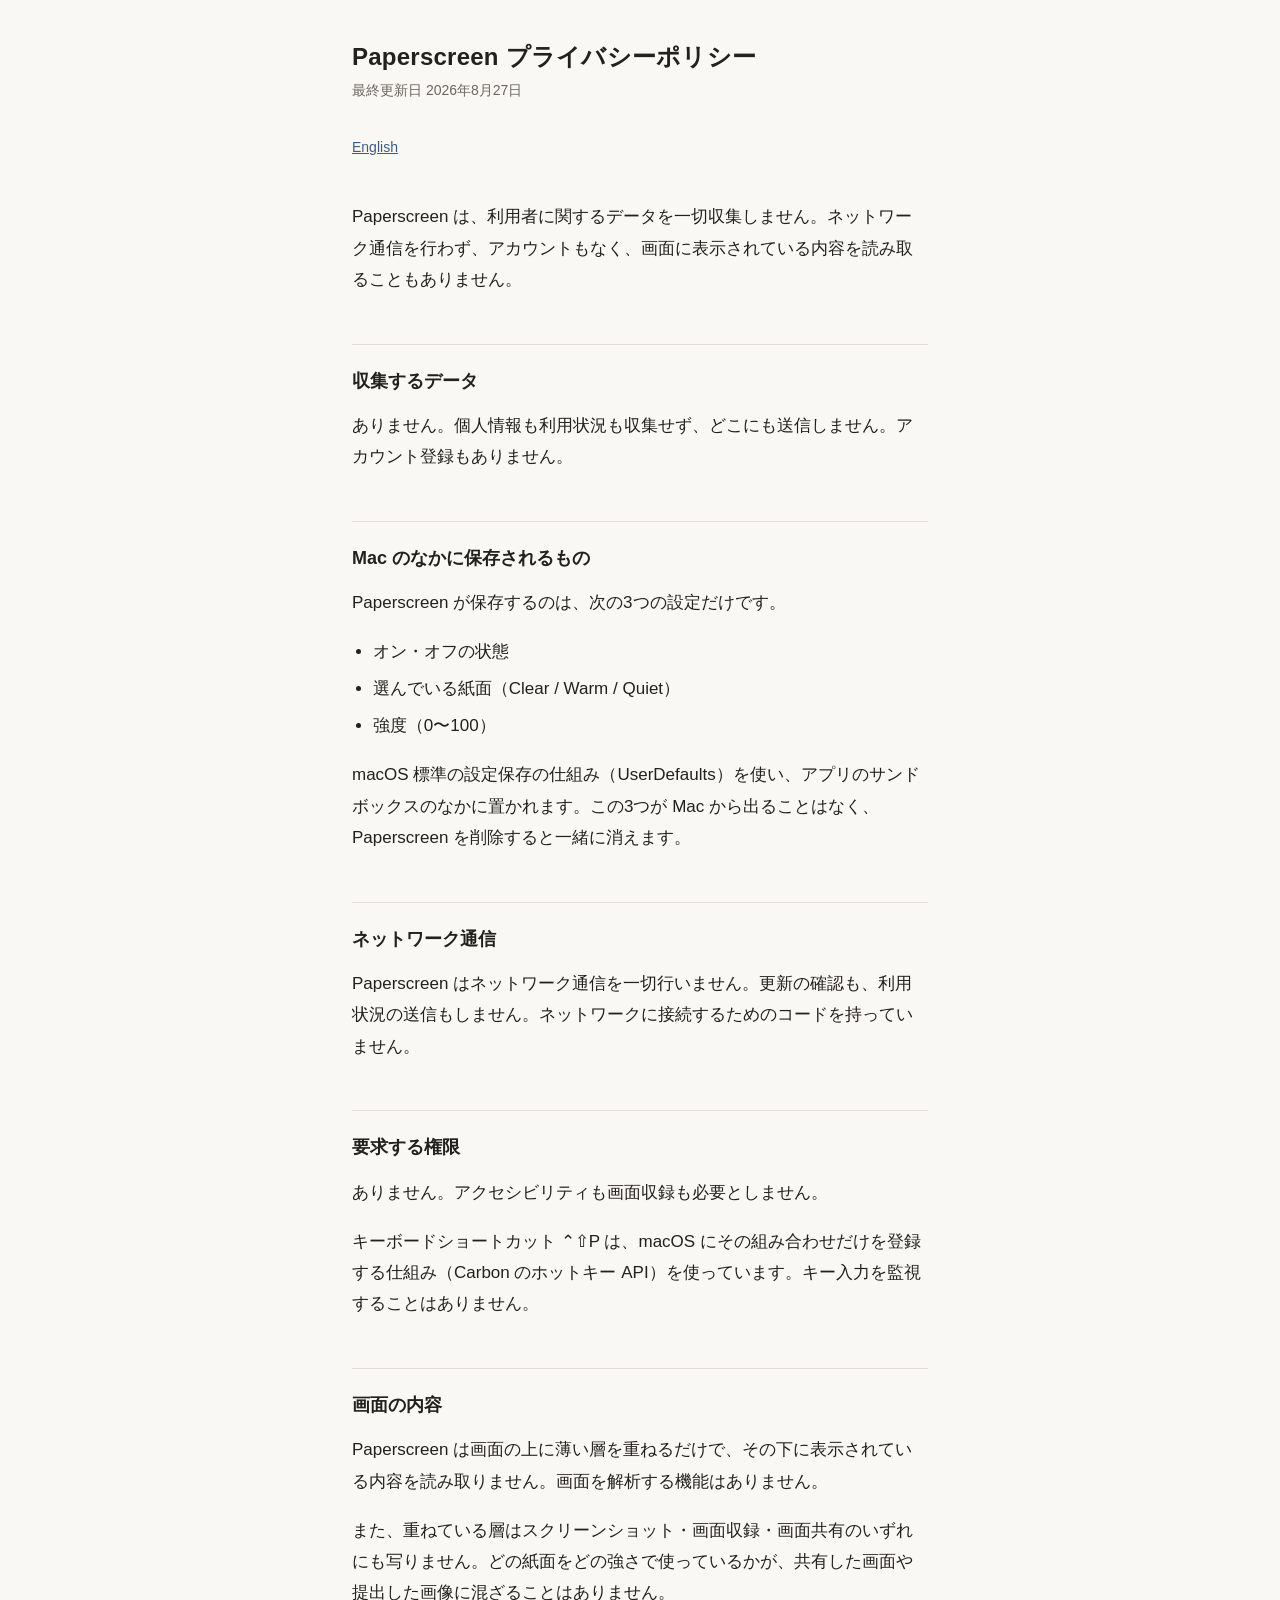
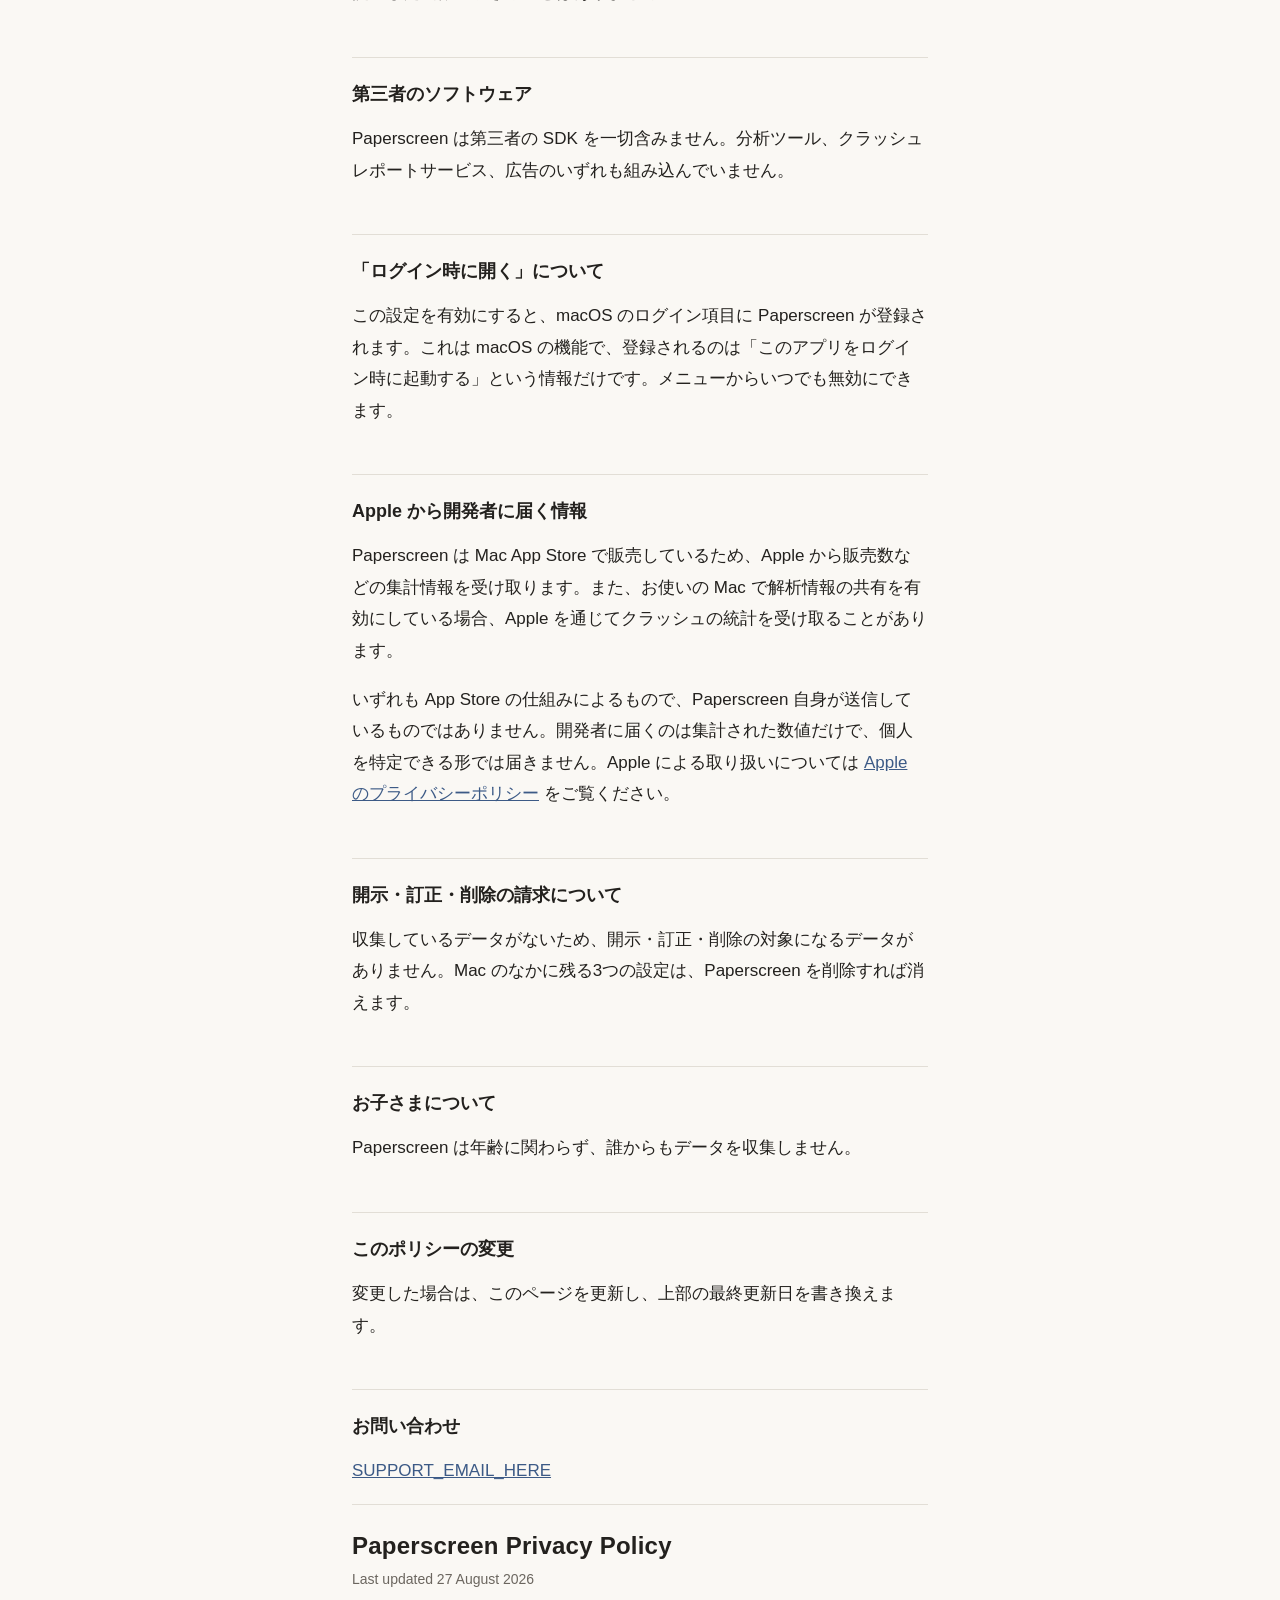
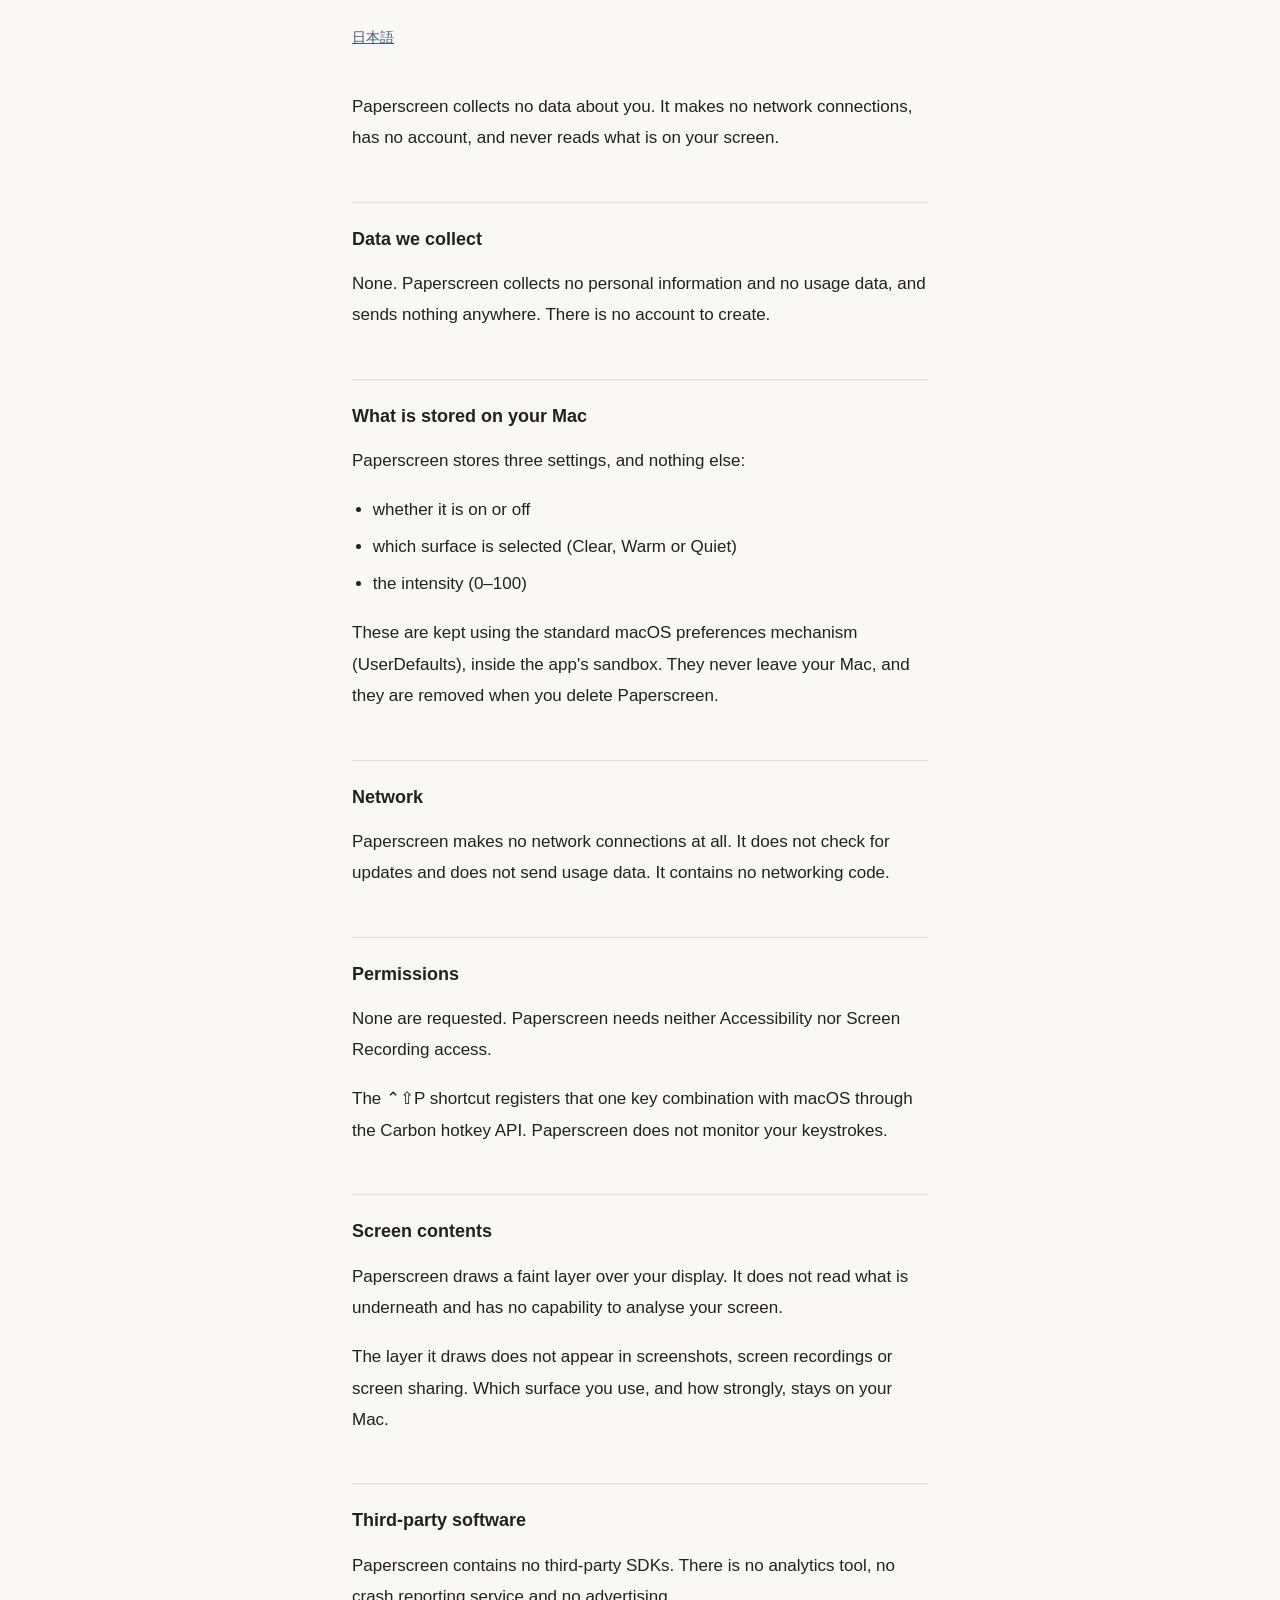
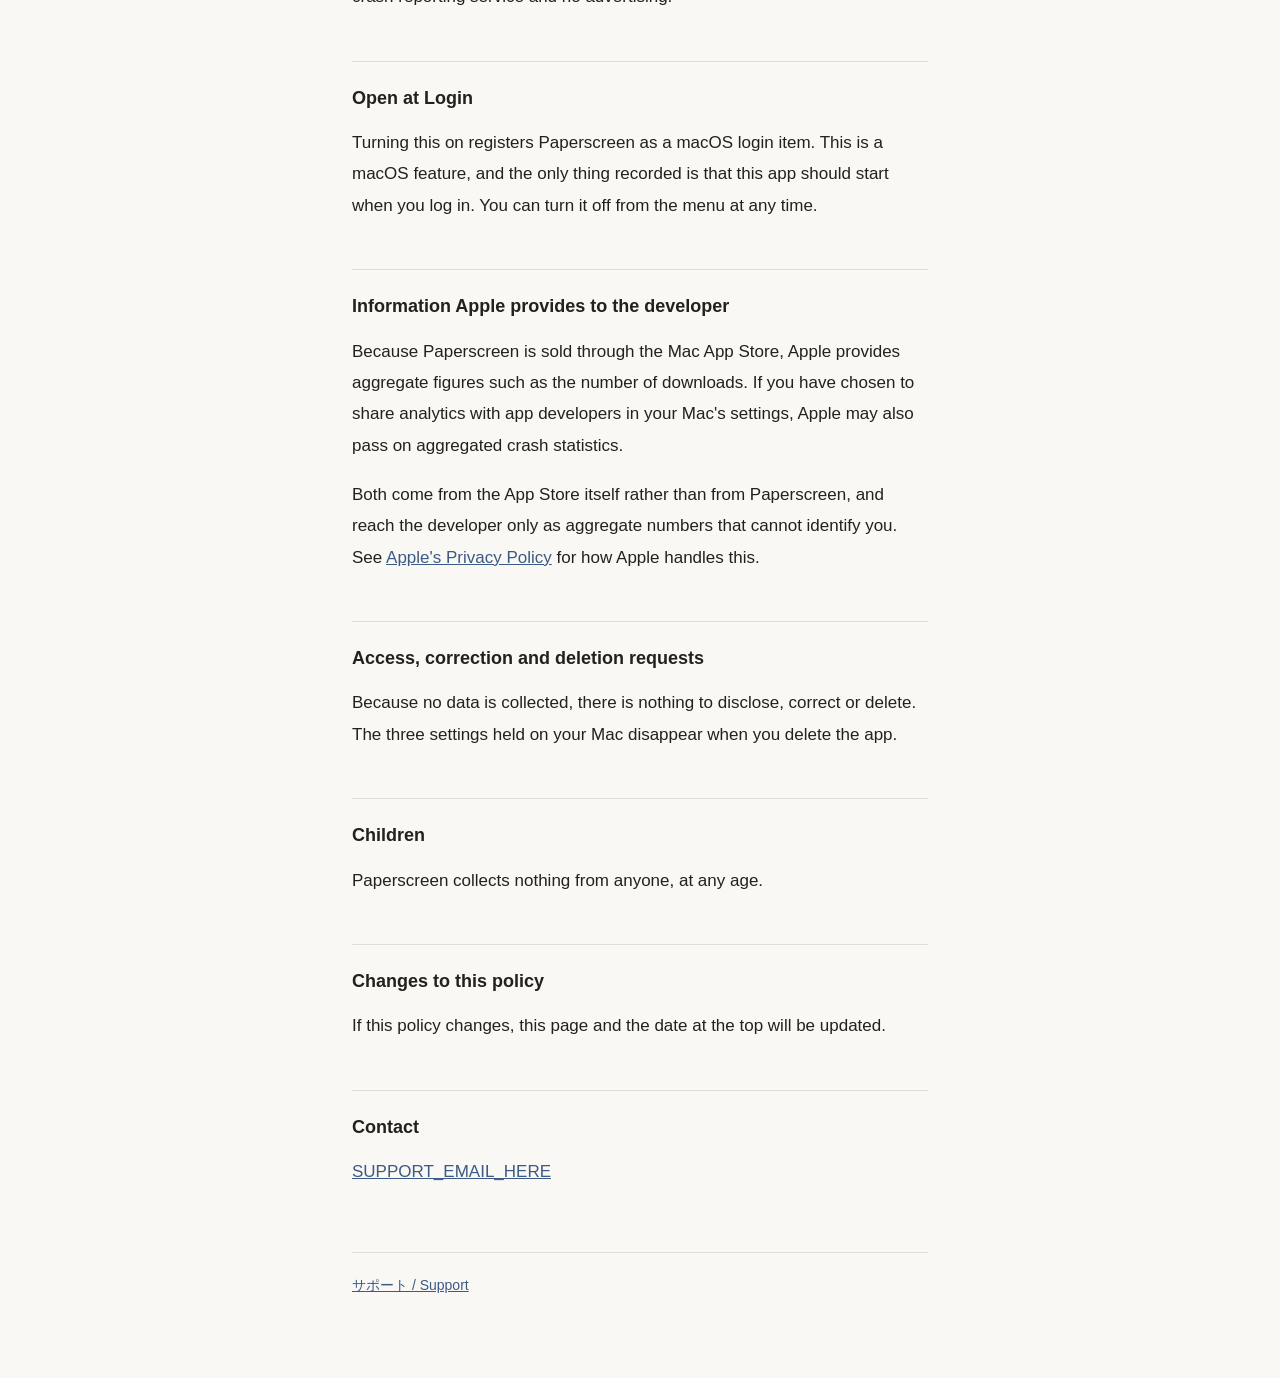
==== privacy/index.html @ 29a0ec9b "Add the privacy policy and support pages App Store Connect requires a reachable Privacy Policy URL a" ====
<!DOCTYPE html>
<html lang="ja">
<head>
<meta charset="utf-8">
<meta name="viewport" content="width=device-width, initial-scale=1">
<title>プライバシーポリシー — Paperscreen</title>
<meta name="description" content="Paperscreen は利用者に関するデータを一切収集しません。">
<link rel="icon" href="../icon.svg" type="image/svg+xml">
<link rel="stylesheet" href="../style.css">
</head>
<body>
<main>

<section lang="ja">
<h1>Paperscreen プライバシーポリシー</h1>
<p class="updated">最終更新日 2026年8月27日</p>
<p class="langs"><a href="#en">English</a></p>

<p class="lead">Paperscreen は、利用者に関するデータを一切収集しません。ネットワーク通信を行わず、アカウントもなく、画面に表示されている内容を読み取ることもありません。</p>

<h2>収集するデータ</h2>
<p>ありません。個人情報も利用状況も収集せず、どこにも送信しません。アカウント登録もありません。</p>

<h2>Mac のなかに保存されるもの</h2>
<p>Paperscreen が保存するのは、次の3つの設定だけです。</p>
<ul>
  <li>オン・オフの状態</li>
  <li>選んでいる紙面（Clear / Warm / Quiet）</li>
  <li>強度（0〜100）</li>
</ul>
<p>macOS 標準の設定保存の仕組み（UserDefaults）を使い、アプリのサンドボックスのなかに置かれます。この3つが Mac から出ることはなく、Paperscreen を削除すると一緒に消えます。</p>

<h2>ネットワーク通信</h2>
<p>Paperscreen はネットワーク通信を一切行いません。更新の確認も、利用状況の送信もしません。ネットワークに接続するためのコードを持っていません。</p>

<h2>要求する権限</h2>
<p>ありません。アクセシビリティも画面収録も必要としません。</p>
<p>キーボードショートカット ⌃⇧P は、macOS にその組み合わせだけを登録する仕組み（Carbon のホットキー API）を使っています。キー入力を監視することはありません。</p>

<h2>画面の内容</h2>
<p>Paperscreen は画面の上に薄い層を重ねるだけで、その下に表示されている内容を読み取りません。画面を解析する機能はありません。</p>
<p>また、重ねている層はスクリーンショット・画面収録・画面共有のいずれにも写りません。どの紙面をどの強さで使っているかが、共有した画面や提出した画像に混ざることはありません。</p>

<h2>第三者のソフトウェア</h2>
<p>Paperscreen は第三者の SDK を一切含みません。分析ツール、クラッシュレポートサービス、広告のいずれも組み込んでいません。</p>

<h2>「ログイン時に開く」について</h2>
<p>この設定を有効にすると、macOS のログイン項目に Paperscreen が登録されます。これは macOS の機能で、登録されるのは「このアプリをログイン時に起動する」という情報だけです。メニューからいつでも無効にできます。</p>

<h2>Apple から開発者に届く情報</h2>
<p>Paperscreen は Mac App Store で販売しているため、Apple から販売数などの集計情報を受け取ります。また、お使いの Mac で解析情報の共有を有効にしている場合、Apple を通じてクラッシュの統計を受け取ることがあります。</p>
<p>いずれも App Store の仕組みによるもので、Paperscreen 自身が送信しているものではありません。開発者に届くのは集計された数値だけで、個人を特定できる形では届きません。Apple による取り扱いについては <a href="https://www.apple.com/legal/privacy/">Apple のプライバシーポリシー</a> をご覧ください。</p>

<h2>開示・訂正・削除の請求について</h2>
<p>収集しているデータがないため、開示・訂正・削除の対象になるデータがありません。Mac のなかに残る3つの設定は、Paperscreen を削除すれば消えます。</p>

<h2>お子さまについて</h2>
<p>Paperscreen は年齢に関わらず、誰からもデータを収集しません。</p>

<h2>このポリシーの変更</h2>
<p>変更した場合は、このページを更新し、上部の最終更新日を書き換えます。</p>

<h2>お問い合わせ</h2>
<p><a href="mailto:SUPPORT_EMAIL_HERE">SUPPORT_EMAIL_HERE</a></p>
</section>

<section lang="en" id="en">
<h1>Paperscreen Privacy Policy</h1>
<p class="updated">Last updated 27 August 2026</p>
<p class="langs"><a href="#top">日本語</a></p>

<p class="lead">Paperscreen collects no data about you. It makes no network connections, has no account, and never reads what is on your screen.</p>

<h2>Data we collect</h2>
<p>None. Paperscreen collects no personal information and no usage data, and sends nothing anywhere. There is no account to create.</p>

<h2>What is stored on your Mac</h2>
<p>Paperscreen stores three settings, and nothing else:</p>
<ul>
  <li>whether it is on or off</li>
  <li>which surface is selected (Clear, Warm or Quiet)</li>
  <li>the intensity (0–100)</li>
</ul>
<p>These are kept using the standard macOS preferences mechanism (UserDefaults), inside the app's sandbox. They never leave your Mac, and they are removed when you delete Paperscreen.</p>

<h2>Network</h2>
<p>Paperscreen makes no network connections at all. It does not check for updates and does not send usage data. It contains no networking code.</p>

<h2>Permissions</h2>
<p>None are requested. Paperscreen needs neither Accessibility nor Screen Recording access.</p>
<p>The ⌃⇧P shortcut registers that one key combination with macOS through the Carbon hotkey API. Paperscreen does not monitor your keystrokes.</p>

<h2>Screen contents</h2>
<p>Paperscreen draws a faint layer over your display. It does not read what is underneath and has no capability to analyse your screen.</p>
<p>The layer it draws does not appear in screenshots, screen recordings or screen sharing. Which surface you use, and how strongly, stays on your Mac.</p>

<h2>Third-party software</h2>
<p>Paperscreen contains no third-party SDKs. There is no analytics tool, no crash reporting service and no advertising.</p>

<h2>Open at Login</h2>
<p>Turning this on registers Paperscreen as a macOS login item. This is a macOS feature, and the only thing recorded is that this app should start when you log in. You can turn it off from the menu at any time.</p>

<h2>Information Apple provides to the developer</h2>
<p>Because Paperscreen is sold through the Mac App Store, Apple provides aggregate figures such as the number of downloads. If you have chosen to share analytics with app developers in your Mac's settings, Apple may also pass on aggregated crash statistics.</p>
<p>Both come from the App Store itself rather than from Paperscreen, and reach the developer only as aggregate numbers that cannot identify you. See <a href="https://www.apple.com/legal/privacy/">Apple's Privacy Policy</a> for how Apple handles this.</p>

<h2>Access, correction and deletion requests</h2>
<p>Because no data is collected, there is nothing to disclose, correct or delete. The three settings held on your Mac disappear when you delete the app.</p>

<h2>Children</h2>
<p>Paperscreen collects nothing from anyone, at any age.</p>

<h2>Changes to this policy</h2>
<p>If this policy changes, this page and the date at the top will be updated.</p>

<h2>Contact</h2>
<p><a href="mailto:SUPPORT_EMAIL_HERE">SUPPORT_EMAIL_HERE</a></p>
</section>

</main>

<footer>
<a href="../">サポート / Support</a>
</footer>
</body>
</html>
---- style.css ----
:root {
  --bg: #faf8f4;
  --fg: #23211e;
  --muted: #6b665f;
  --rule: #e2ded6;
  --link: #3c5a86;
  --card: #f3f0ea;
}

@media (prefers-color-scheme: dark) {
  :root {
    --bg: #1c1b19;
    --fg: #e6e2db;
    --muted: #9b958c;
    --rule: #35332f;
    --link: #9db8dd;
    --card: #252320;
  }
}

* {
  box-sizing: border-box;
}

html {
  -webkit-text-size-adjust: 100%;
}

body {
  margin: 0;
  padding: 2.5rem 1.25rem 5rem;
  background: var(--bg);
  color: var(--fg);
  font-family: -apple-system, BlinkMacSystemFont, "Hiragino Sans",
    "Hiragino Kaku Gothic ProN", "Noto Sans JP", "Helvetica Neue", Arial,
    sans-serif;
  font-size: 17px;
  line-height: 1.85;
  font-feature-settings: "palt";
  /* 長音符や小書き仮名が行頭に落ちるのを防ぐ。日本語の見出しで目に付く。 */
  line-break: strict;
}

main {
  max-width: 36rem;
  margin: 0 auto;
}

h1 {
  font-size: 1.5rem;
  line-height: 1.4;
  font-weight: 600;
  margin: 0 0 0.25rem;
  letter-spacing: 0.01em;
}

h2 {
  font-size: 1.125rem;
  font-weight: 600;
  margin: 3rem 0 0.75rem;
  padding-top: 1.25rem;
  border-top: 1px solid var(--rule);
}

h3 {
  font-size: 1rem;
  font-weight: 600;
  margin: 2rem 0 0.5rem;
}

p,
ul {
  margin: 0 0 1.1rem;
}

ul {
  padding-left: 1.3rem;
}

li {
  margin-bottom: 0.35rem;
}

a {
  color: var(--link);
}

a:hover {
  text-decoration: none;
}

.updated {
  color: var(--muted);
  font-size: 0.875rem;
  margin-bottom: 2rem;
}

.lead {
  font-size: 1.0625rem;
}

.langs {
  font-size: 0.875rem;
  color: var(--muted);
  margin-bottom: 2.5rem;
}

.langs a {
  margin-right: 0.75rem;
}

.contact {
  background: var(--card);
  border: 1px solid var(--rule);
  border-radius: 10px;
  padding: 1.25rem 1.5rem;
  margin: 0 0 2.5rem;
}

.contact p {
  margin: 0;
}

.contact .address {
  font-size: 1.1875rem;
  font-weight: 600;
  word-break: break-all;
}

.contact .note {
  color: var(--muted);
  font-size: 0.875rem;
  line-height: 1.7;
  margin-top: 0.5rem;
}

.note {
  color: var(--muted);
  font-size: 0.9375rem;
}

section[lang] > h1 {
  padding-top: 1.5rem;
  border-top: 1px solid var(--rule);
}

main > section[lang]:first-child > h1 {
  padding-top: 0;
  border-top: none;
}

/* The first heading inside a section already sits under a rule of its own. */
section[lang] > h2:first-child {
  margin-top: 0;
}

footer {
  max-width: 36rem;
  margin: 4rem auto 0;
  padding-top: 1.25rem;
  border-top: 1px solid var(--rule);
  color: var(--muted);
  font-size: 0.875rem;
}

footer a {
  margin-right: 0.75rem;
}
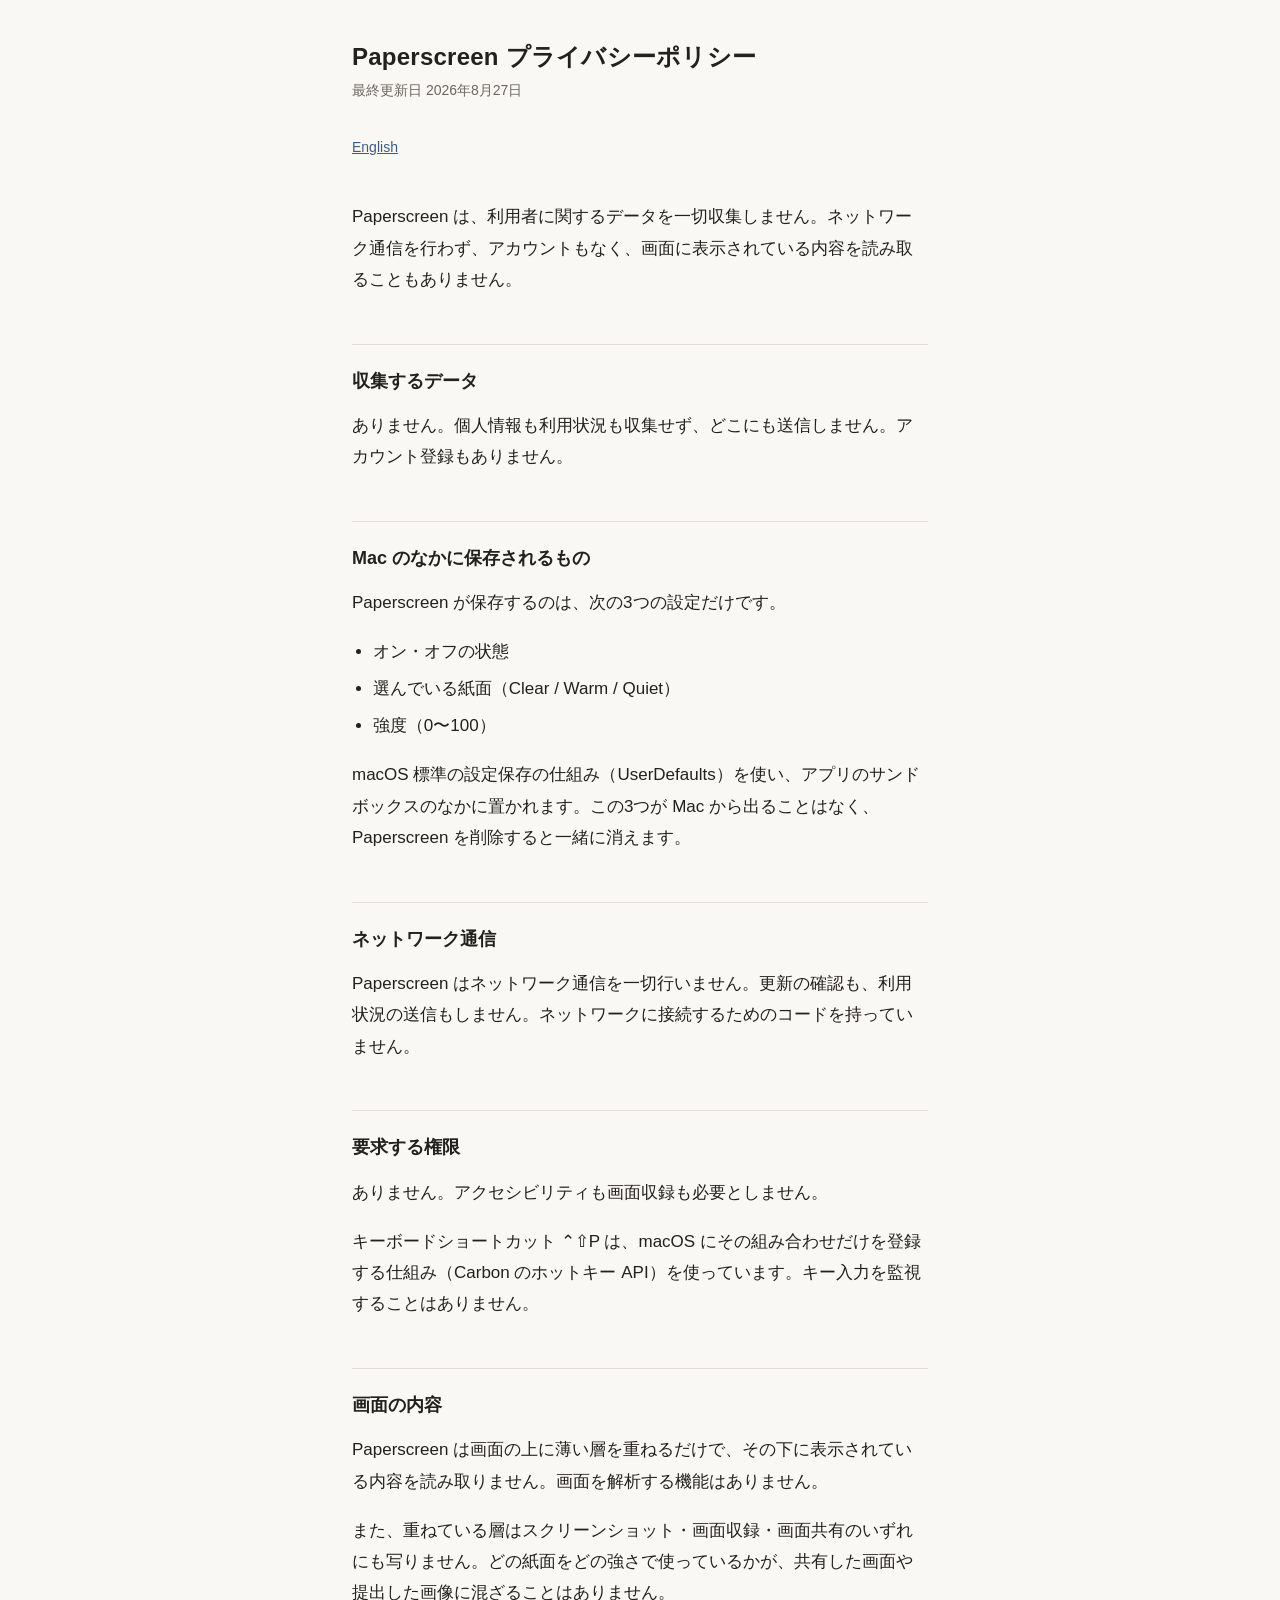
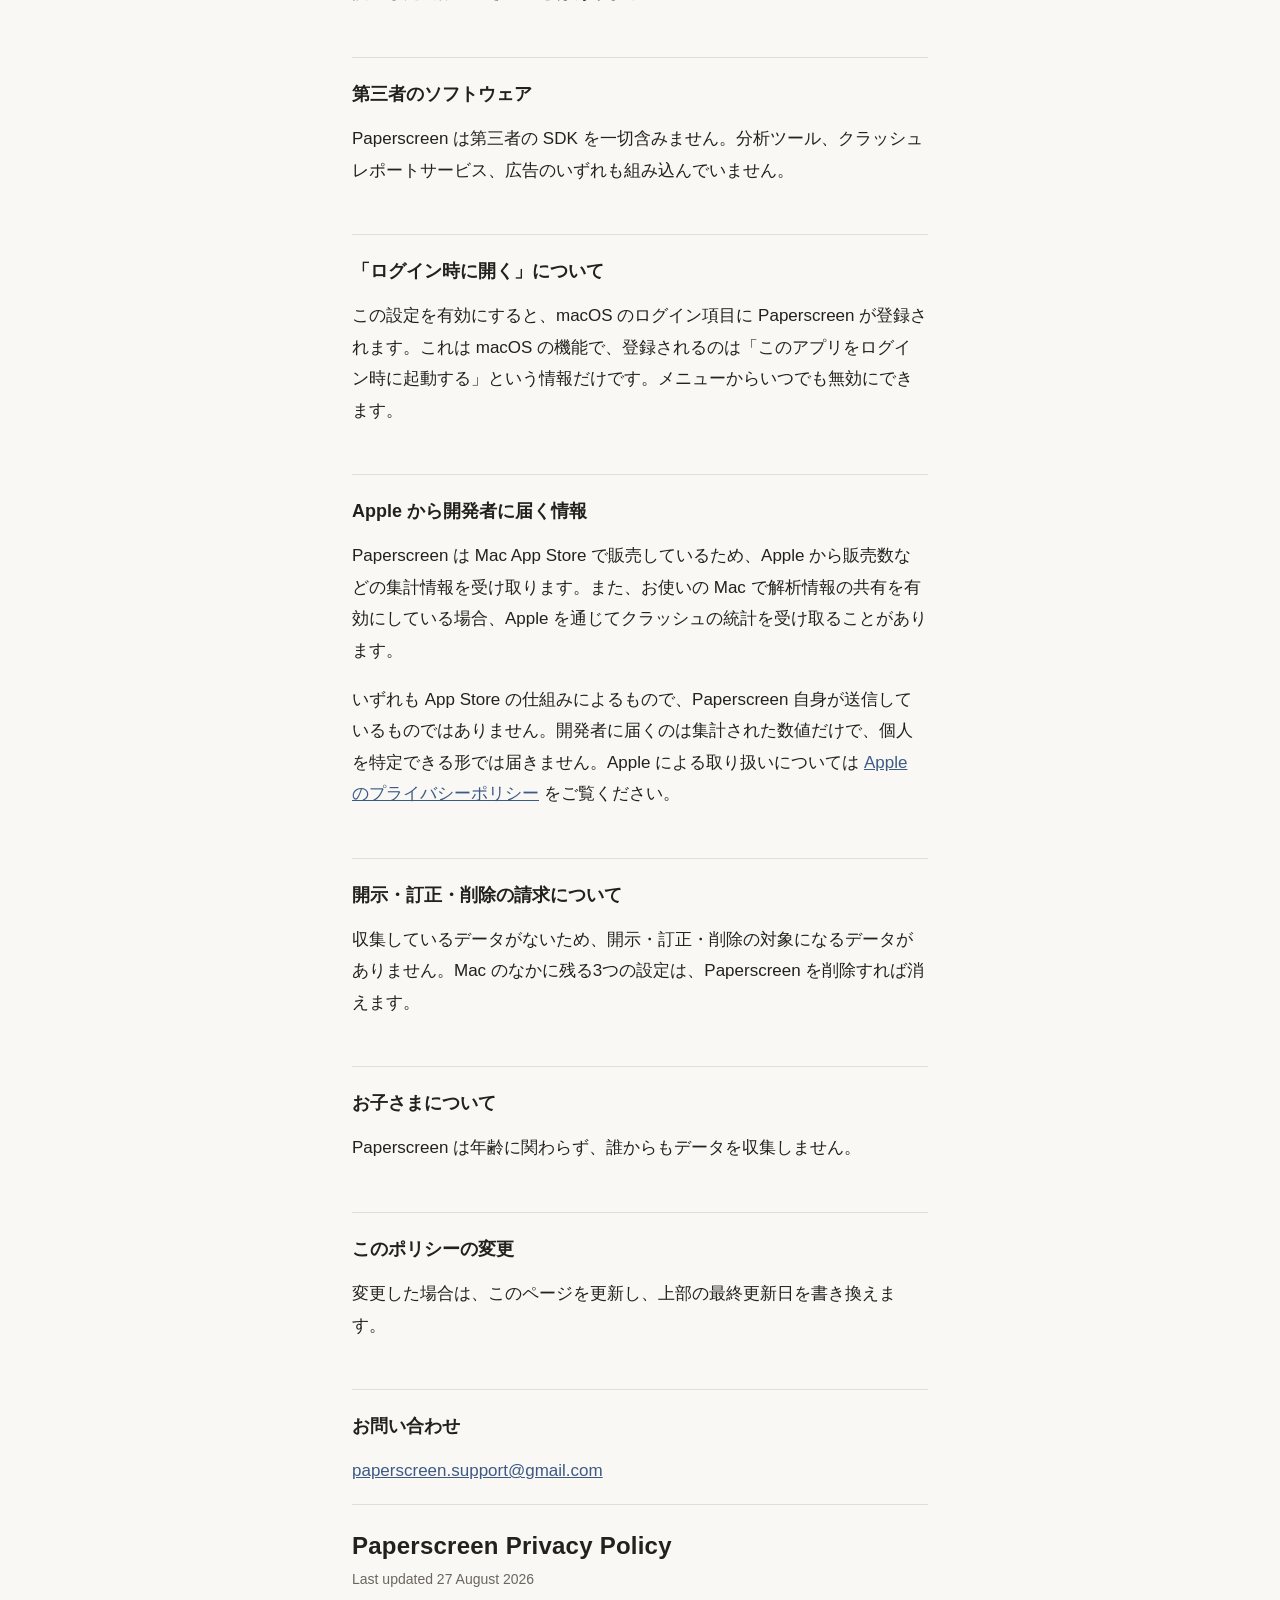
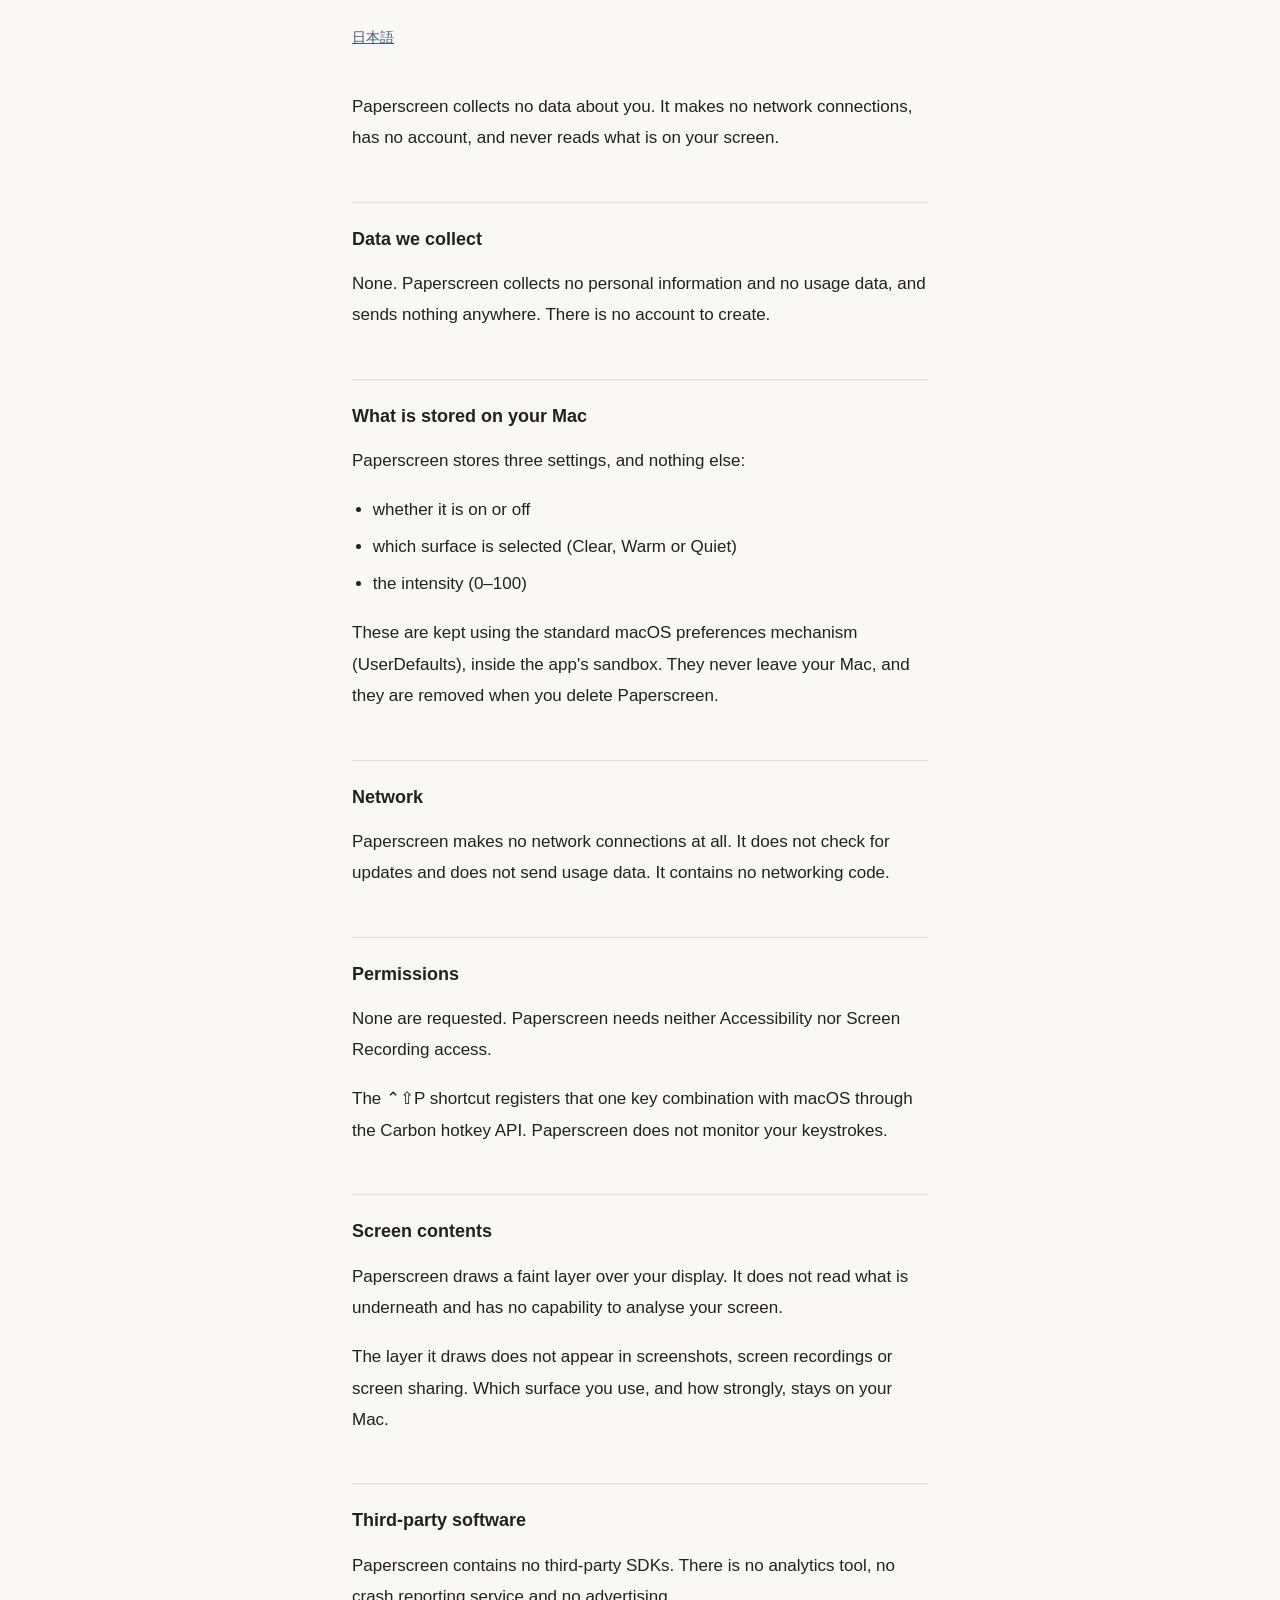
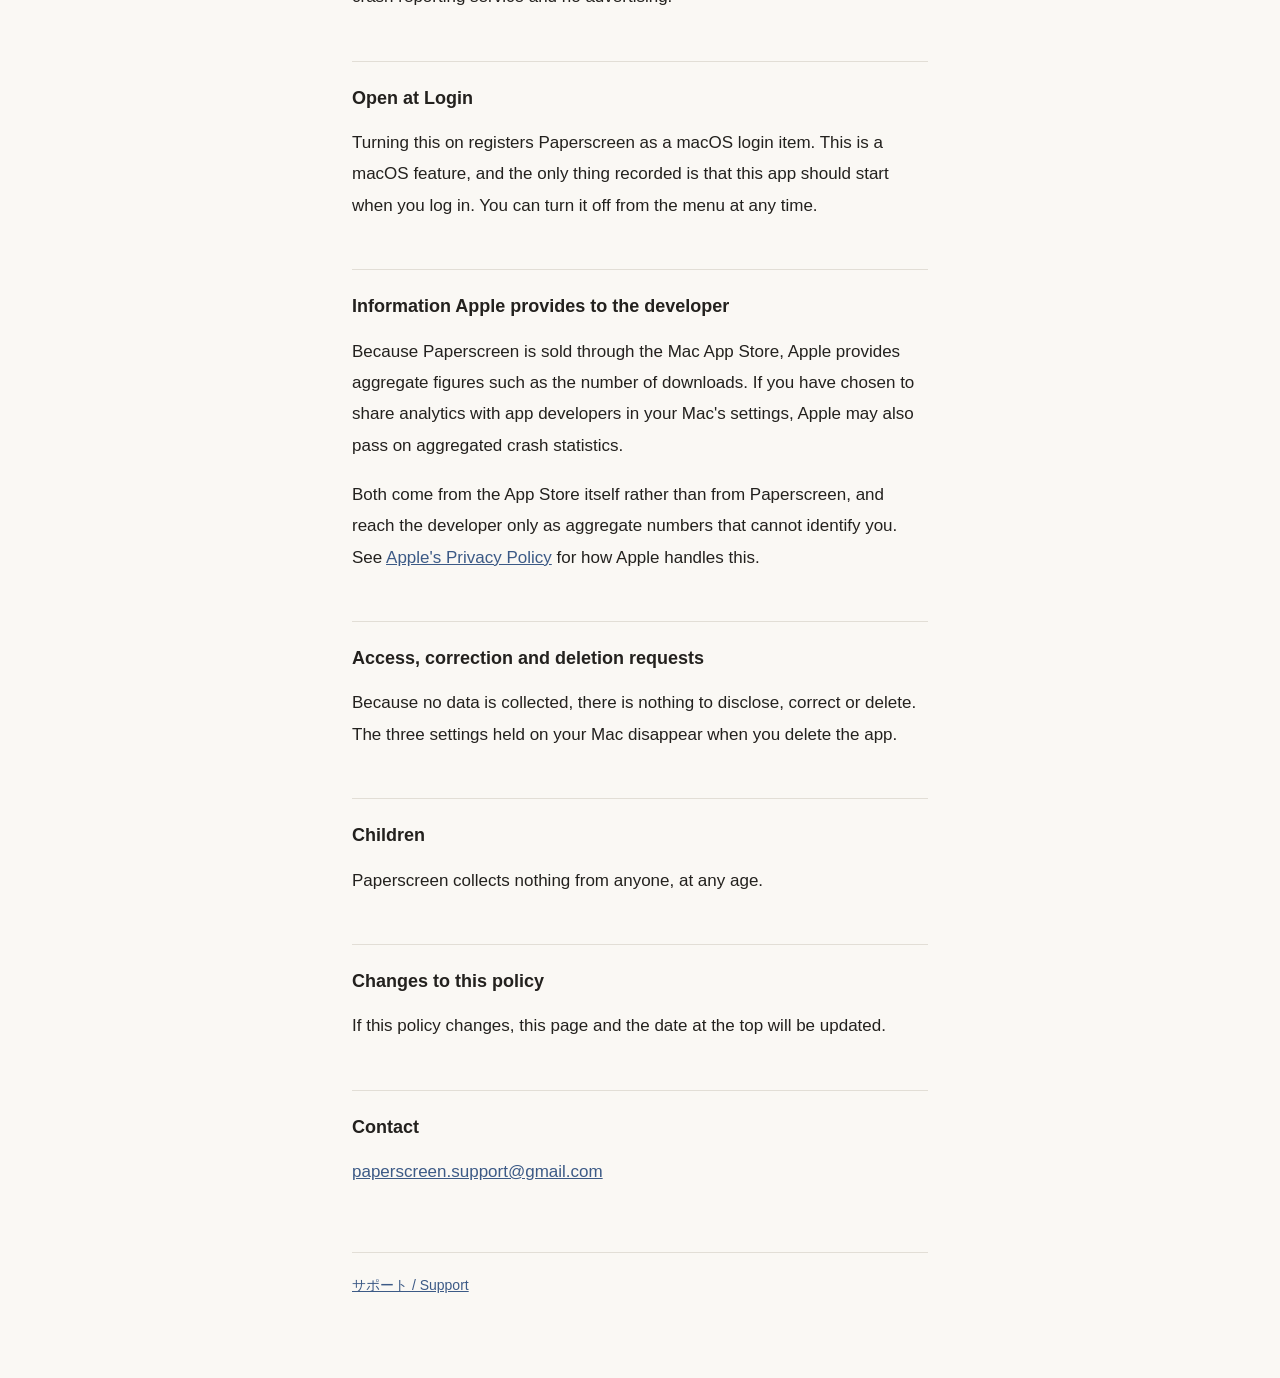
==== commit be29f4bb: "サポートの連絡先を実際のアドレスにする 公開ページの mailto: が SUPPORT_EMAIL_HERE のままで、クリックしても宛先の無い メールが開くだけだった。サポートURLに実際の連絡先" ====
--- a/privacy/index.html
+++ b/privacy/index.html
@@ -61,7 +61,7 @@
 <p>変更した場合は、このページを更新し、上部の最終更新日を書き換えます。</p>
 
 <h2>お問い合わせ</h2>
-<p><a href="mailto:SUPPORT_EMAIL_HERE">SUPPORT_EMAIL_HERE</a></p>
+<p><a href="mailto:paperscreen.support@gmail.com">paperscreen.support@gmail.com</a></p>
 </section>
 
 <section lang="en" id="en">
@@ -114,7 +114,7 @@
 <p>If this policy changes, this page and the date at the top will be updated.</p>
 
 <h2>Contact</h2>
-<p><a href="mailto:SUPPORT_EMAIL_HERE">SUPPORT_EMAIL_HERE</a></p>
+<p><a href="mailto:paperscreen.support@gmail.com">paperscreen.support@gmail.com</a></p>
 </section>
 
 </main>
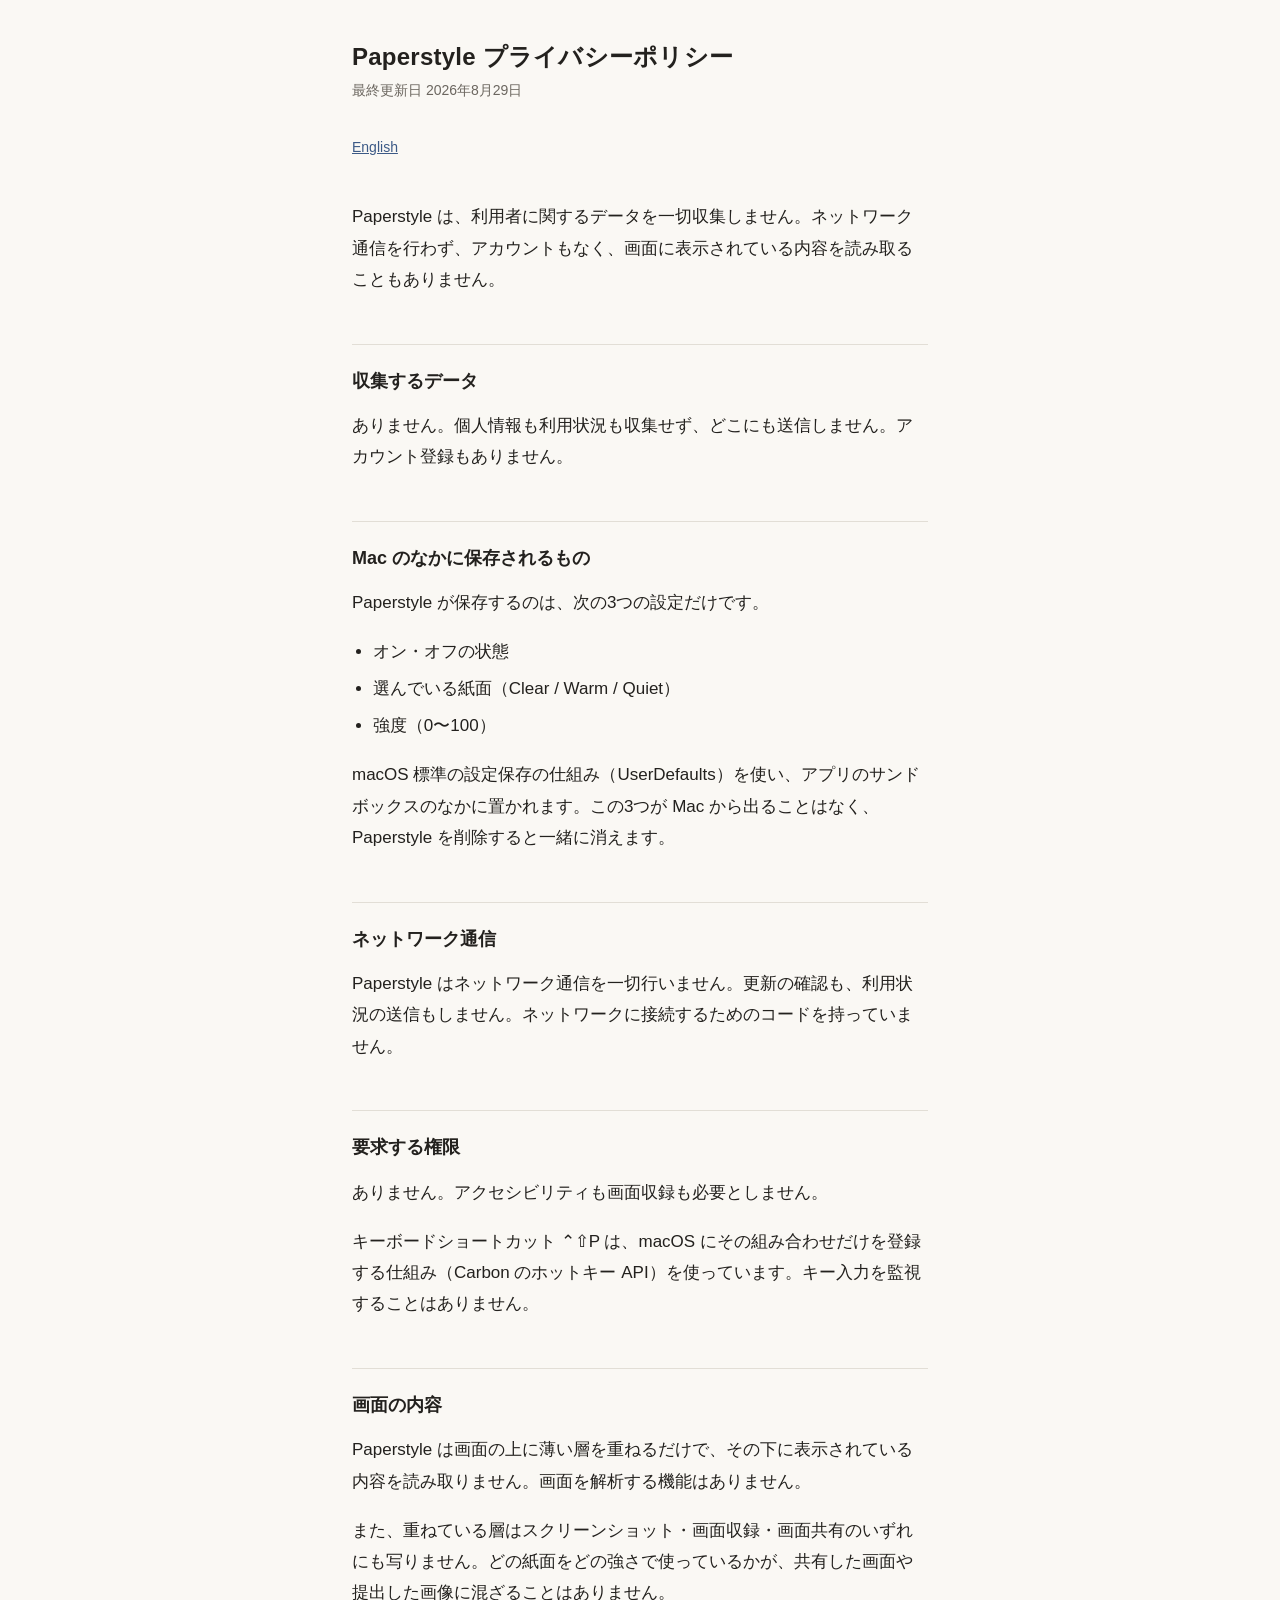
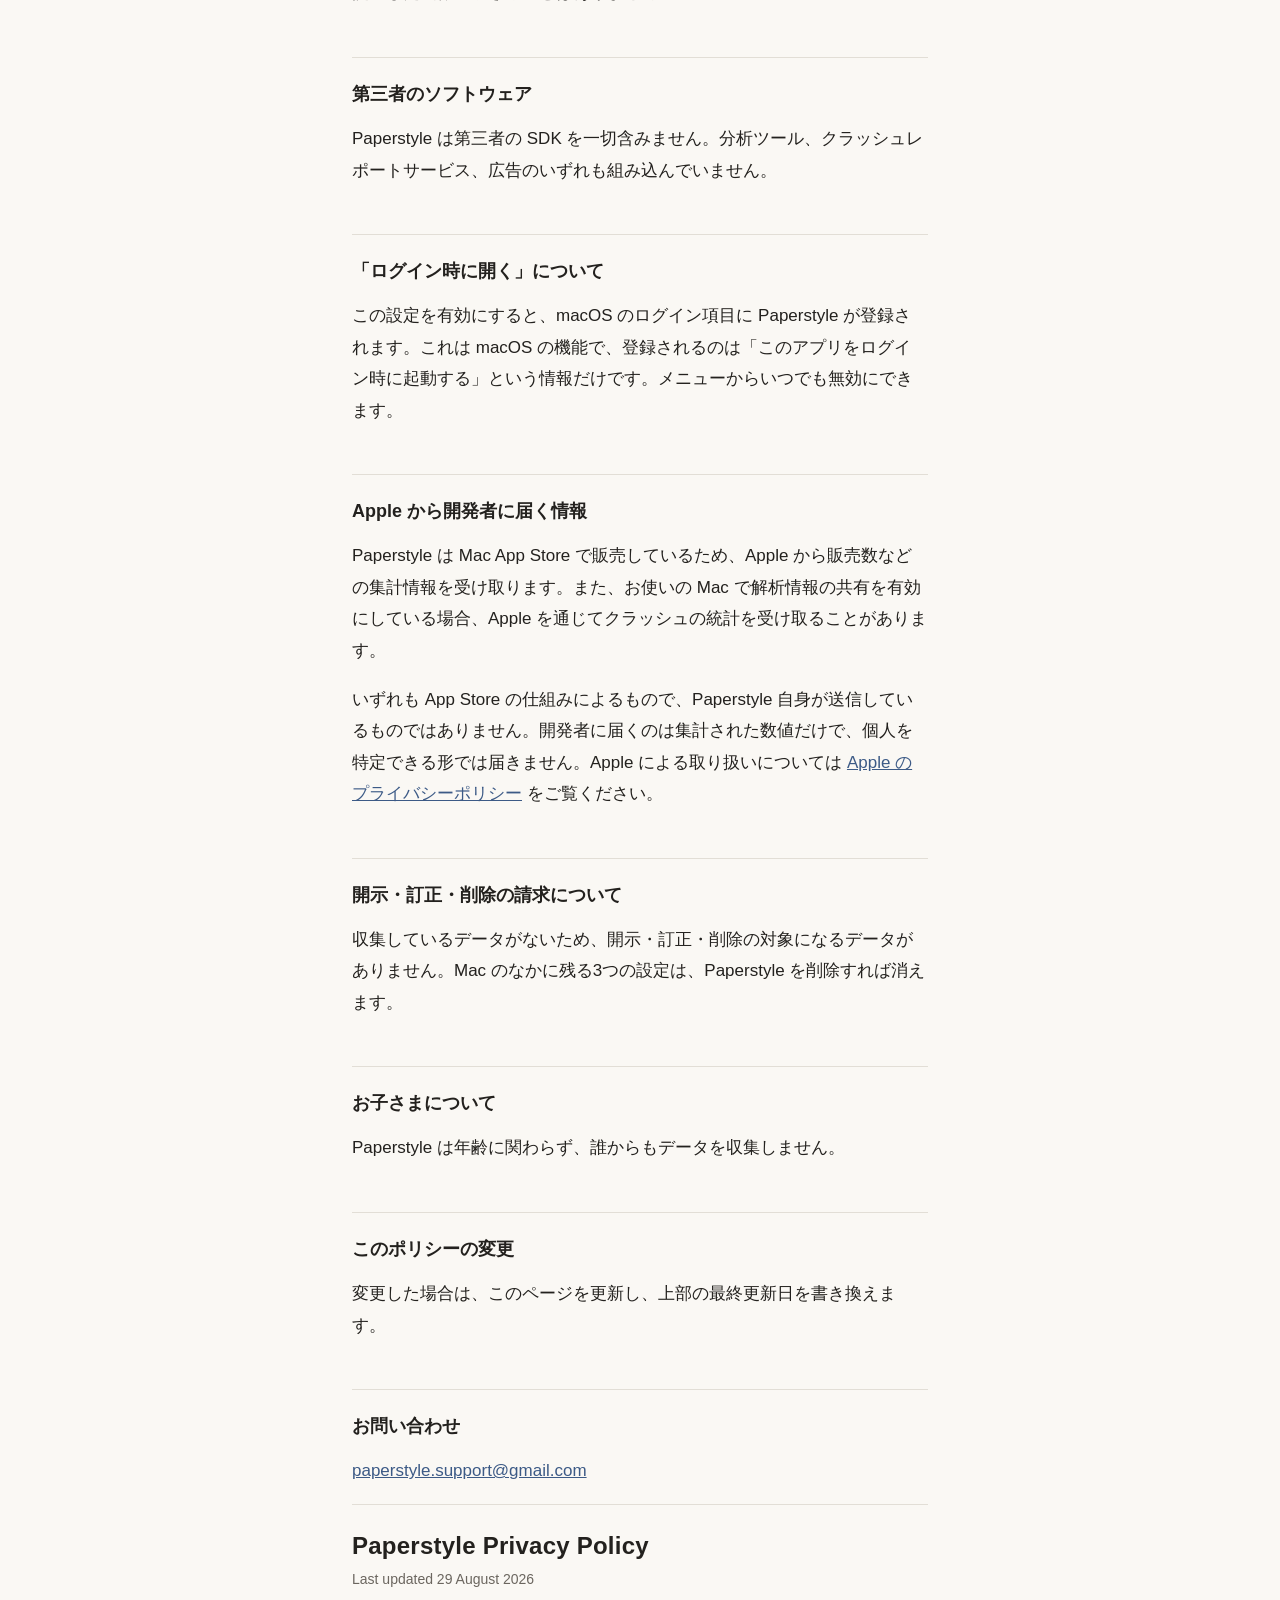
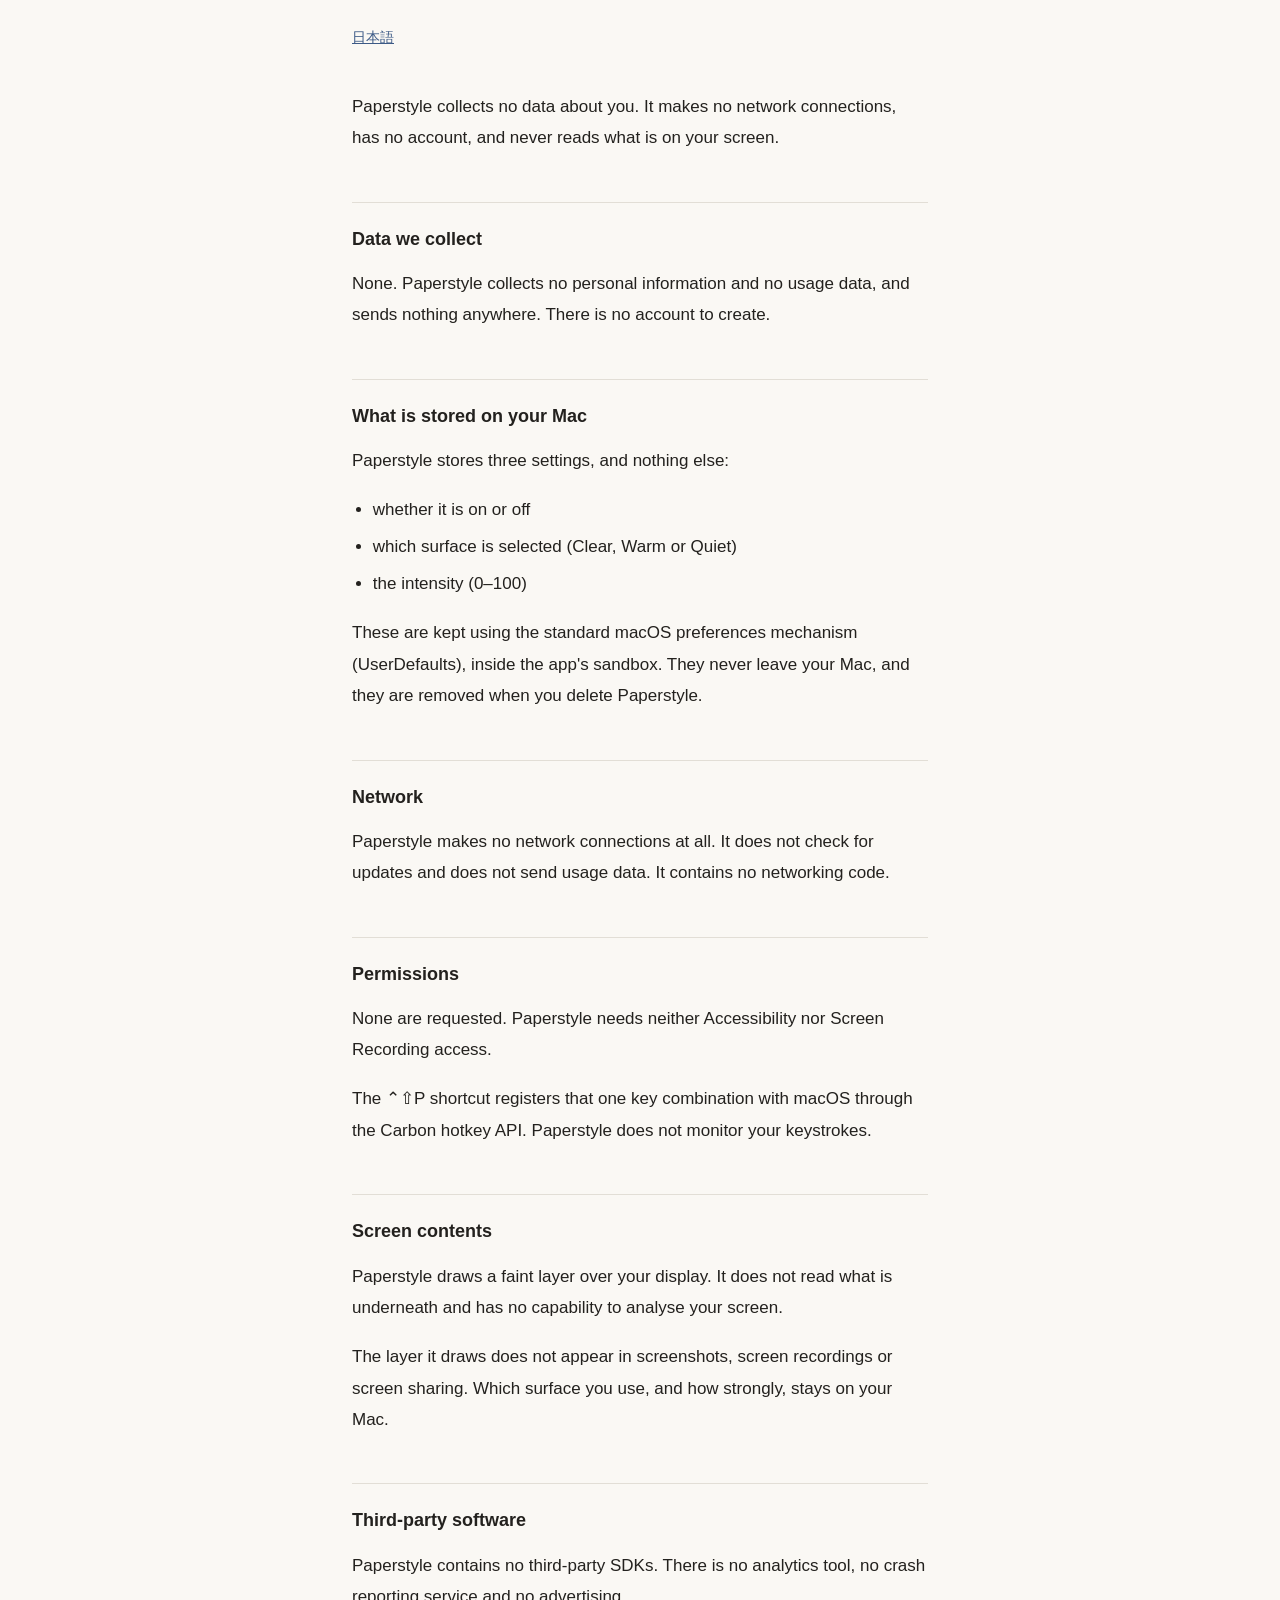
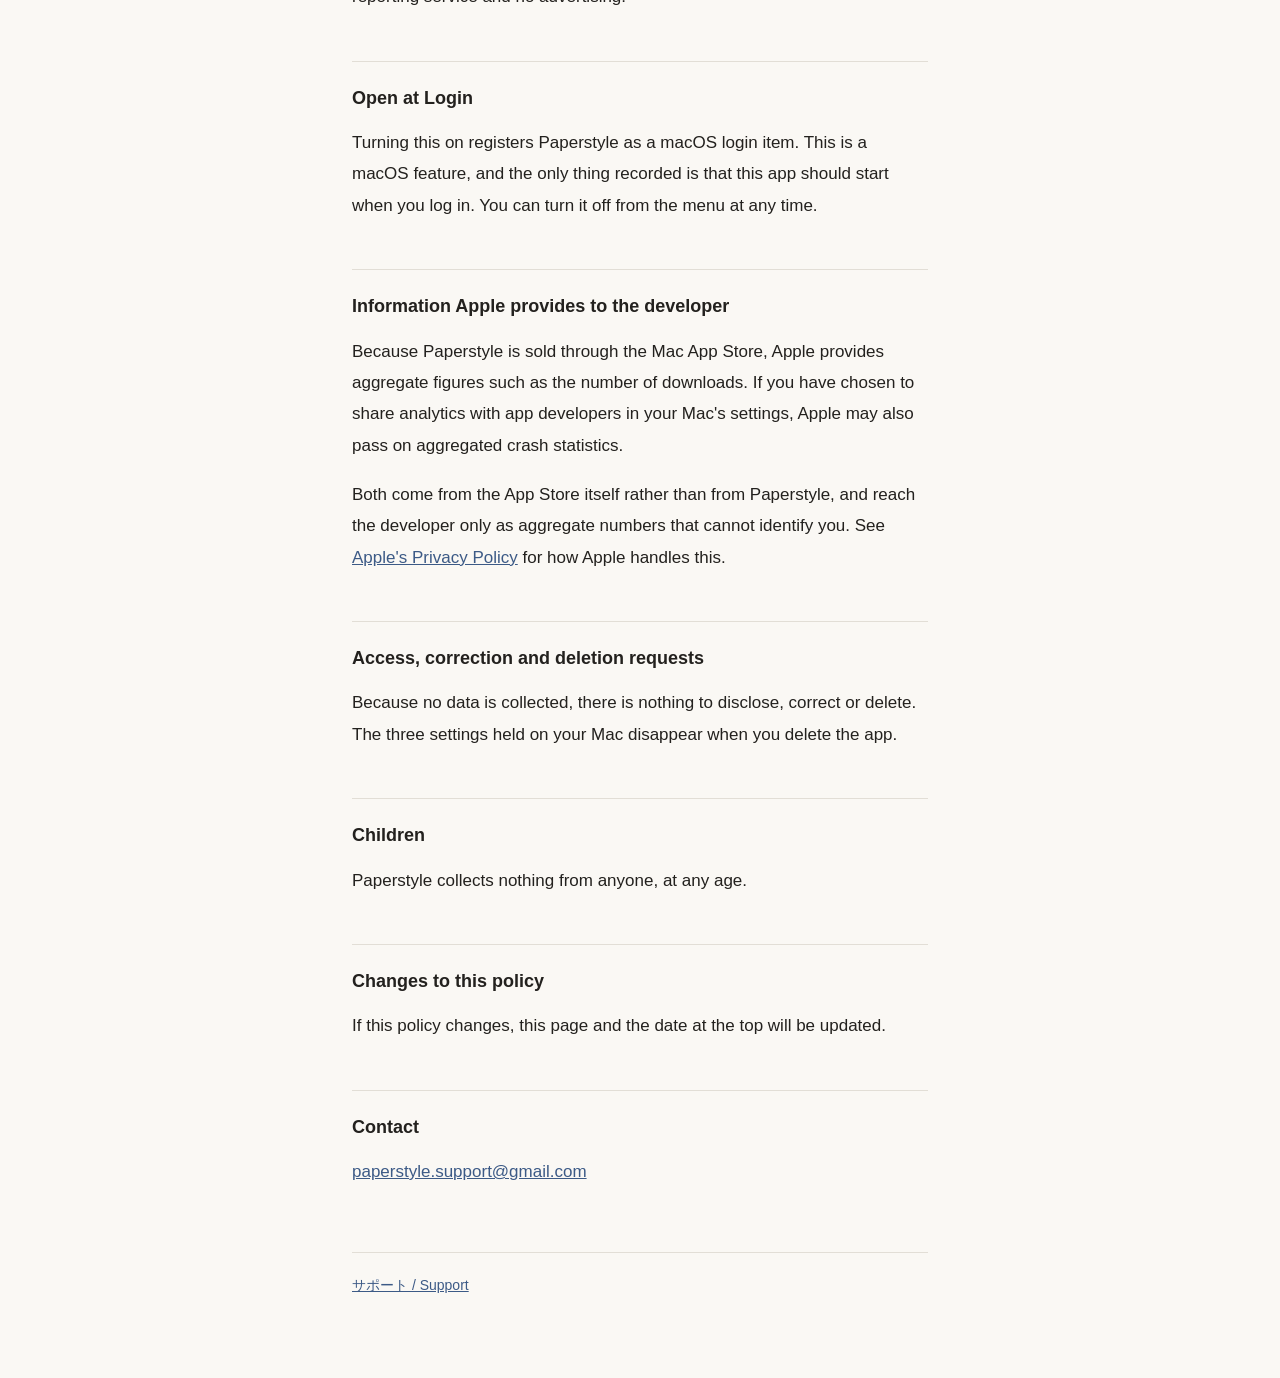
==== commit b887c11c: "アプリ名の変更に合わせて Paperstyle にする 同名のMacアプリが Mac App Store で先行していたため改名した（本体の #19）。  サポート用のアドレスも作り直した。Gmail" ====
--- a/privacy/index.html
+++ b/privacy/index.html
@@ -3,8 +3,8 @@
 <head>
 <meta charset="utf-8">
 <meta name="viewport" content="width=device-width, initial-scale=1">
-<title>プライバシーポリシー — Paperscreen</title>
-<meta name="description" content="Paperscreen は利用者に関するデータを一切収集しません。">
+<title>プライバシーポリシー — Paperstyle</title>
+<meta name="description" content="Paperstyle は利用者に関するデータを一切収集しません。">
 <link rel="icon" href="../icon.svg" type="image/svg+xml">
 <link rel="stylesheet" href="../style.css">
 </head>
@@ -12,109 +12,109 @@
 <main>
 
 <section lang="ja">
-<h1>Paperscreen プライバシーポリシー</h1>
-<p class="updated">最終更新日 2026年8月27日</p>
+<h1>Paperstyle プライバシーポリシー</h1>
+<p class="updated">最終更新日 2026年8月29日</p>
 <p class="langs"><a href="#en">English</a></p>
 
-<p class="lead">Paperscreen は、利用者に関するデータを一切収集しません。ネットワーク通信を行わず、アカウントもなく、画面に表示されている内容を読み取ることもありません。</p>
+<p class="lead">Paperstyle は、利用者に関するデータを一切収集しません。ネットワーク通信を行わず、アカウントもなく、画面に表示されている内容を読み取ることもありません。</p>
 
 <h2>収集するデータ</h2>
 <p>ありません。個人情報も利用状況も収集せず、どこにも送信しません。アカウント登録もありません。</p>
 
 <h2>Mac のなかに保存されるもの</h2>
-<p>Paperscreen が保存するのは、次の3つの設定だけです。</p>
+<p>Paperstyle が保存するのは、次の3つの設定だけです。</p>
 <ul>
   <li>オン・オフの状態</li>
   <li>選んでいる紙面（Clear / Warm / Quiet）</li>
   <li>強度（0〜100）</li>
 </ul>
-<p>macOS 標準の設定保存の仕組み（UserDefaults）を使い、アプリのサンドボックスのなかに置かれます。この3つが Mac から出ることはなく、Paperscreen を削除すると一緒に消えます。</p>
+<p>macOS 標準の設定保存の仕組み（UserDefaults）を使い、アプリのサンドボックスのなかに置かれます。この3つが Mac から出ることはなく、Paperstyle を削除すると一緒に消えます。</p>
 
 <h2>ネットワーク通信</h2>
-<p>Paperscreen はネットワーク通信を一切行いません。更新の確認も、利用状況の送信もしません。ネットワークに接続するためのコードを持っていません。</p>
+<p>Paperstyle はネットワーク通信を一切行いません。更新の確認も、利用状況の送信もしません。ネットワークに接続するためのコードを持っていません。</p>
 
 <h2>要求する権限</h2>
 <p>ありません。アクセシビリティも画面収録も必要としません。</p>
 <p>キーボードショートカット ⌃⇧P は、macOS にその組み合わせだけを登録する仕組み（Carbon のホットキー API）を使っています。キー入力を監視することはありません。</p>
 
 <h2>画面の内容</h2>
-<p>Paperscreen は画面の上に薄い層を重ねるだけで、その下に表示されている内容を読み取りません。画面を解析する機能はありません。</p>
+<p>Paperstyle は画面の上に薄い層を重ねるだけで、その下に表示されている内容を読み取りません。画面を解析する機能はありません。</p>
 <p>また、重ねている層はスクリーンショット・画面収録・画面共有のいずれにも写りません。どの紙面をどの強さで使っているかが、共有した画面や提出した画像に混ざることはありません。</p>
 
 <h2>第三者のソフトウェア</h2>
-<p>Paperscreen は第三者の SDK を一切含みません。分析ツール、クラッシュレポートサービス、広告のいずれも組み込んでいません。</p>
+<p>Paperstyle は第三者の SDK を一切含みません。分析ツール、クラッシュレポートサービス、広告のいずれも組み込んでいません。</p>
 
 <h2>「ログイン時に開く」について</h2>
-<p>この設定を有効にすると、macOS のログイン項目に Paperscreen が登録されます。これは macOS の機能で、登録されるのは「このアプリをログイン時に起動する」という情報だけです。メニューからいつでも無効にできます。</p>
+<p>この設定を有効にすると、macOS のログイン項目に Paperstyle が登録されます。これは macOS の機能で、登録されるのは「このアプリをログイン時に起動する」という情報だけです。メニューからいつでも無効にできます。</p>
 
 <h2>Apple から開発者に届く情報</h2>
-<p>Paperscreen は Mac App Store で販売しているため、Apple から販売数などの集計情報を受け取ります。また、お使いの Mac で解析情報の共有を有効にしている場合、Apple を通じてクラッシュの統計を受け取ることがあります。</p>
-<p>いずれも App Store の仕組みによるもので、Paperscreen 自身が送信しているものではありません。開発者に届くのは集計された数値だけで、個人を特定できる形では届きません。Apple による取り扱いについては <a href="https://www.apple.com/legal/privacy/">Apple のプライバシーポリシー</a> をご覧ください。</p>
+<p>Paperstyle は Mac App Store で販売しているため、Apple から販売数などの集計情報を受け取ります。また、お使いの Mac で解析情報の共有を有効にしている場合、Apple を通じてクラッシュの統計を受け取ることがあります。</p>
+<p>いずれも App Store の仕組みによるもので、Paperstyle 自身が送信しているものではありません。開発者に届くのは集計された数値だけで、個人を特定できる形では届きません。Apple による取り扱いについては <a href="https://www.apple.com/legal/privacy/">Apple のプライバシーポリシー</a> をご覧ください。</p>
 
 <h2>開示・訂正・削除の請求について</h2>
-<p>収集しているデータがないため、開示・訂正・削除の対象になるデータがありません。Mac のなかに残る3つの設定は、Paperscreen を削除すれば消えます。</p>
+<p>収集しているデータがないため、開示・訂正・削除の対象になるデータがありません。Mac のなかに残る3つの設定は、Paperstyle を削除すれば消えます。</p>
 
 <h2>お子さまについて</h2>
-<p>Paperscreen は年齢に関わらず、誰からもデータを収集しません。</p>
+<p>Paperstyle は年齢に関わらず、誰からもデータを収集しません。</p>
 
 <h2>このポリシーの変更</h2>
 <p>変更した場合は、このページを更新し、上部の最終更新日を書き換えます。</p>
 
 <h2>お問い合わせ</h2>
-<p><a href="mailto:paperscreen.support@gmail.com">paperscreen.support@gmail.com</a></p>
+<p><a href="mailto:paperstyle.support@gmail.com">paperstyle.support@gmail.com</a></p>
 </section>
 
 <section lang="en" id="en">
-<h1>Paperscreen Privacy Policy</h1>
-<p class="updated">Last updated 27 August 2026</p>
+<h1>Paperstyle Privacy Policy</h1>
+<p class="updated">Last updated 29 August 2026</p>
 <p class="langs"><a href="#top">日本語</a></p>
 
-<p class="lead">Paperscreen collects no data about you. It makes no network connections, has no account, and never reads what is on your screen.</p>
+<p class="lead">Paperstyle collects no data about you. It makes no network connections, has no account, and never reads what is on your screen.</p>
 
 <h2>Data we collect</h2>
-<p>None. Paperscreen collects no personal information and no usage data, and sends nothing anywhere. There is no account to create.</p>
+<p>None. Paperstyle collects no personal information and no usage data, and sends nothing anywhere. There is no account to create.</p>
 
 <h2>What is stored on your Mac</h2>
-<p>Paperscreen stores three settings, and nothing else:</p>
+<p>Paperstyle stores three settings, and nothing else:</p>
 <ul>
   <li>whether it is on or off</li>
   <li>which surface is selected (Clear, Warm or Quiet)</li>
   <li>the intensity (0–100)</li>
 </ul>
-<p>These are kept using the standard macOS preferences mechanism (UserDefaults), inside the app's sandbox. They never leave your Mac, and they are removed when you delete Paperscreen.</p>
+<p>These are kept using the standard macOS preferences mechanism (UserDefaults), inside the app's sandbox. They never leave your Mac, and they are removed when you delete Paperstyle.</p>
 
 <h2>Network</h2>
-<p>Paperscreen makes no network connections at all. It does not check for updates and does not send usage data. It contains no networking code.</p>
+<p>Paperstyle makes no network connections at all. It does not check for updates and does not send usage data. It contains no networking code.</p>
 
 <h2>Permissions</h2>
-<p>None are requested. Paperscreen needs neither Accessibility nor Screen Recording access.</p>
-<p>The ⌃⇧P shortcut registers that one key combination with macOS through the Carbon hotkey API. Paperscreen does not monitor your keystrokes.</p>
+<p>None are requested. Paperstyle needs neither Accessibility nor Screen Recording access.</p>
+<p>The ⌃⇧P shortcut registers that one key combination with macOS through the Carbon hotkey API. Paperstyle does not monitor your keystrokes.</p>
 
 <h2>Screen contents</h2>
-<p>Paperscreen draws a faint layer over your display. It does not read what is underneath and has no capability to analyse your screen.</p>
+<p>Paperstyle draws a faint layer over your display. It does not read what is underneath and has no capability to analyse your screen.</p>
 <p>The layer it draws does not appear in screenshots, screen recordings or screen sharing. Which surface you use, and how strongly, stays on your Mac.</p>
 
 <h2>Third-party software</h2>
-<p>Paperscreen contains no third-party SDKs. There is no analytics tool, no crash reporting service and no advertising.</p>
+<p>Paperstyle contains no third-party SDKs. There is no analytics tool, no crash reporting service and no advertising.</p>
 
 <h2>Open at Login</h2>
-<p>Turning this on registers Paperscreen as a macOS login item. This is a macOS feature, and the only thing recorded is that this app should start when you log in. You can turn it off from the menu at any time.</p>
+<p>Turning this on registers Paperstyle as a macOS login item. This is a macOS feature, and the only thing recorded is that this app should start when you log in. You can turn it off from the menu at any time.</p>
 
 <h2>Information Apple provides to the developer</h2>
-<p>Because Paperscreen is sold through the Mac App Store, Apple provides aggregate figures such as the number of downloads. If you have chosen to share analytics with app developers in your Mac's settings, Apple may also pass on aggregated crash statistics.</p>
-<p>Both come from the App Store itself rather than from Paperscreen, and reach the developer only as aggregate numbers that cannot identify you. See <a href="https://www.apple.com/legal/privacy/">Apple's Privacy Policy</a> for how Apple handles this.</p>
+<p>Because Paperstyle is sold through the Mac App Store, Apple provides aggregate figures such as the number of downloads. If you have chosen to share analytics with app developers in your Mac's settings, Apple may also pass on aggregated crash statistics.</p>
+<p>Both come from the App Store itself rather than from Paperstyle, and reach the developer only as aggregate numbers that cannot identify you. See <a href="https://www.apple.com/legal/privacy/">Apple's Privacy Policy</a> for how Apple handles this.</p>
 
 <h2>Access, correction and deletion requests</h2>
 <p>Because no data is collected, there is nothing to disclose, correct or delete. The three settings held on your Mac disappear when you delete the app.</p>
 
 <h2>Children</h2>
-<p>Paperscreen collects nothing from anyone, at any age.</p>
+<p>Paperstyle collects nothing from anyone, at any age.</p>
 
 <h2>Changes to this policy</h2>
 <p>If this policy changes, this page and the date at the top will be updated.</p>
 
 <h2>Contact</h2>
-<p><a href="mailto:paperscreen.support@gmail.com">paperscreen.support@gmail.com</a></p>
+<p><a href="mailto:paperstyle.support@gmail.com">paperstyle.support@gmail.com</a></p>
 </section>
 
 </main>
